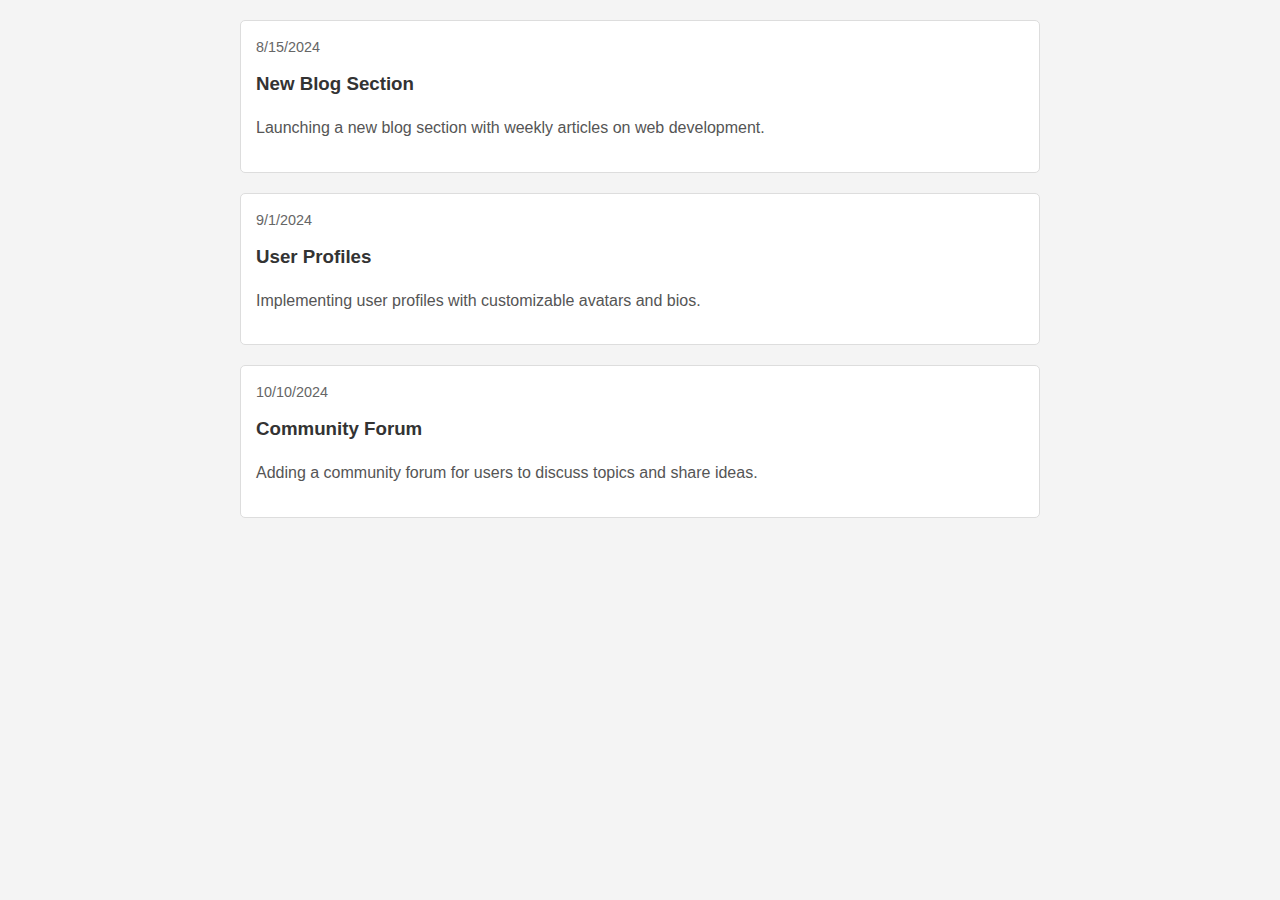
==== index.html @ 1753c5a4 "." ====
<!DOCTYPE html>
<html lang="en">
<head>
    <meta charset="UTF-8">
    <meta name="viewport" content="width=device-width, initial-scale=1.0">
    <title>Content Release Roadmap</title>
    <style>
        body {
            font-family: Arial, sans-serif;
            line-height: 1.6;
            margin: 0;
            padding: 20px;
            background-color: #f4f4f4;
        }
        #roadmap {
            max-width: 800px;
            margin: 0 auto;
        }
        .release {
            background-color: white;
            border: 1px solid #ddd;
            border-radius: 5px;
            padding: 15px;
            margin-bottom: 20px;
        }
        .release-date {
            color: #666;
            font-size: 0.9em;
        }
        .release-title {
            margin: 10px 0;
            color: #333;
        }
        .release-description {
            color: #555;
        }
    </style>
</head>
<body>
    <div id="roadmap"></div>
    <script src="roadmap.js"></script>
</body>
</html>
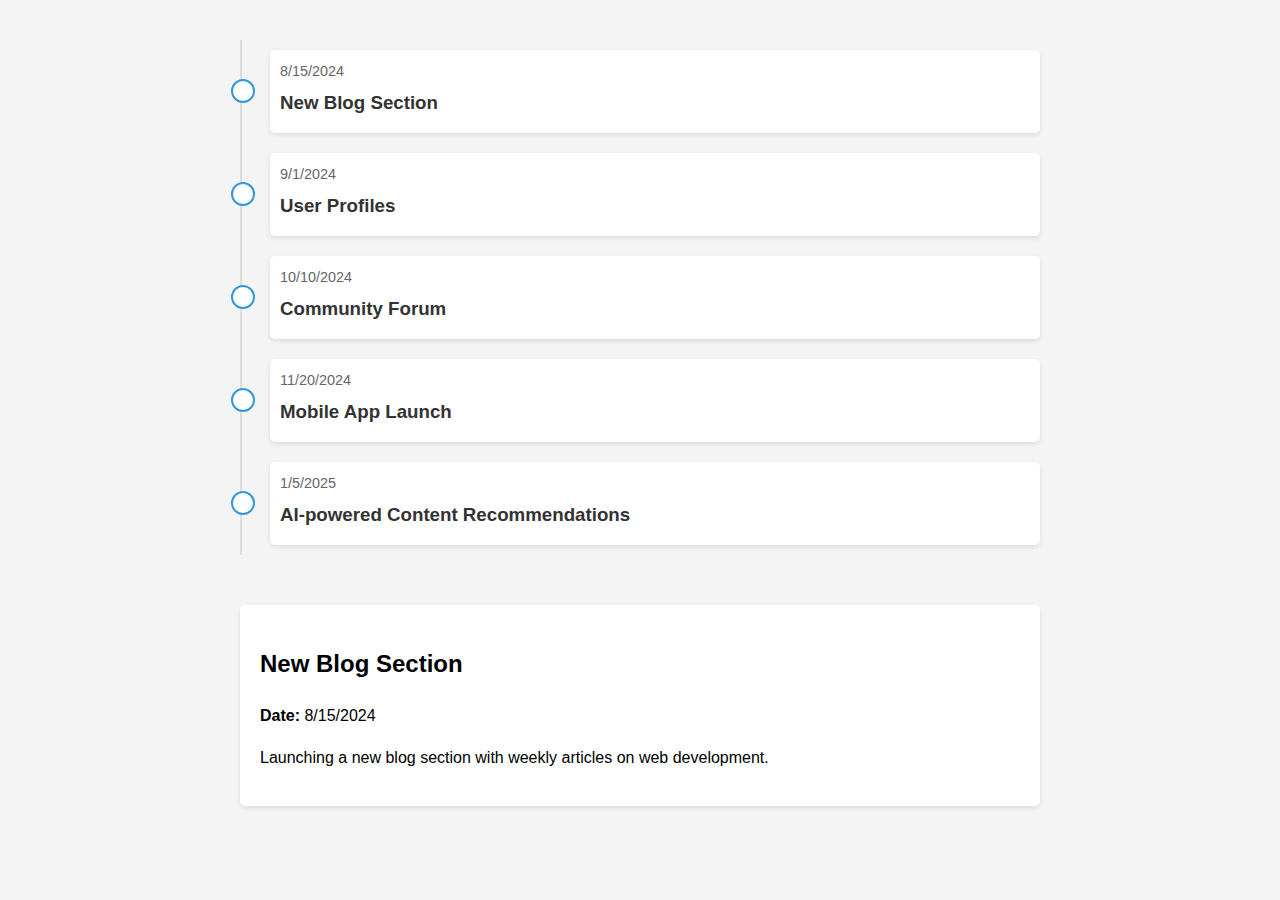
==== commit 15844bed: "." ====
--- a/index.html
+++ b/index.html
@@ -3,41 +3,14 @@
 <head>
     <meta charset="UTF-8">
     <meta name="viewport" content="width=device-width, initial-scale=1.0">
-    <title>Content Release Roadmap</title>
-    <style>
-        body {
-            font-family: Arial, sans-serif;
-            line-height: 1.6;
-            margin: 0;
-            padding: 20px;
-            background-color: #f4f4f4;
-        }
-        #roadmap {
-            max-width: 800px;
-            margin: 0 auto;
-        }
-        .release {
-            background-color: white;
-            border: 1px solid #ddd;
-            border-radius: 5px;
-            padding: 15px;
-            margin-bottom: 20px;
-        }
-        .release-date {
-            color: #666;
-            font-size: 0.9em;
-        }
-        .release-title {
-            margin: 10px 0;
-            color: #333;
-        }
-        .release-description {
-            color: #555;
-        }
-    </style>
+    <title>Interactive Content Release Roadmap</title>
+    <link rel="stylesheet" href="styles.css">
 </head>
 <body>
-    <div id="roadmap"></div>
+    <div id="roadmap-container">
+        <div id="timeline"></div>
+        <div id="release-details"></div>
+    </div>
     <script src="roadmap.js"></script>
 </body>
 </html>--- a/styles.css
+++ b/styles.css
@@ -0,0 +1,80 @@
+body {
+    font-family: Arial, sans-serif;
+    line-height: 1.6;
+    margin: 0;
+    padding: 20px;
+    background-color: #f4f4f4;
+}
+
+#roadmap-container {
+    max-width: 800px;
+    margin: 0 auto;
+}
+
+#timeline {
+    position: relative;
+    padding: 20px 0;
+}
+
+.timeline-item {
+    position: relative;
+    padding: 10px 0;
+    cursor: pointer;
+}
+
+.timeline-item::before {
+    content: '';
+    position: absolute;
+    left: 0;
+    top: 0;
+    bottom: 0;
+    width: 2px;
+    background-color: #ddd;
+}
+
+.timeline-dot {
+    width: 20px;
+    height: 20px;
+    background-color: #fff;
+    border: 2px solid #3498db;
+    border-radius: 50%;
+    position: absolute;
+    left: -9px;
+    top: 50%;
+    transform: translateY(-50%);
+    transition: background-color 0.3s ease;
+}
+
+.timeline-item:hover .timeline-dot {
+    background-color: #3498db;
+}
+
+.timeline-content {
+    margin-left: 30px;
+    background-color: white;
+    padding: 10px;
+    border-radius: 5px;
+    box-shadow: 0 2px 5px rgba(0, 0, 0, 0.1);
+}
+
+.timeline-date {
+    font-size: 0.9em;
+    color: #666;
+}
+
+.timeline-title {
+    margin: 5px 0;
+    color: #333;
+}
+
+#release-details {
+    margin-top: 30px;
+    background-color: white;
+    padding: 20px;
+    border-radius: 5px;
+    box-shadow: 0 2px 5px rgba(0, 0, 0, 0.1);
+}
+
+.hidden {
+    display: none;
+}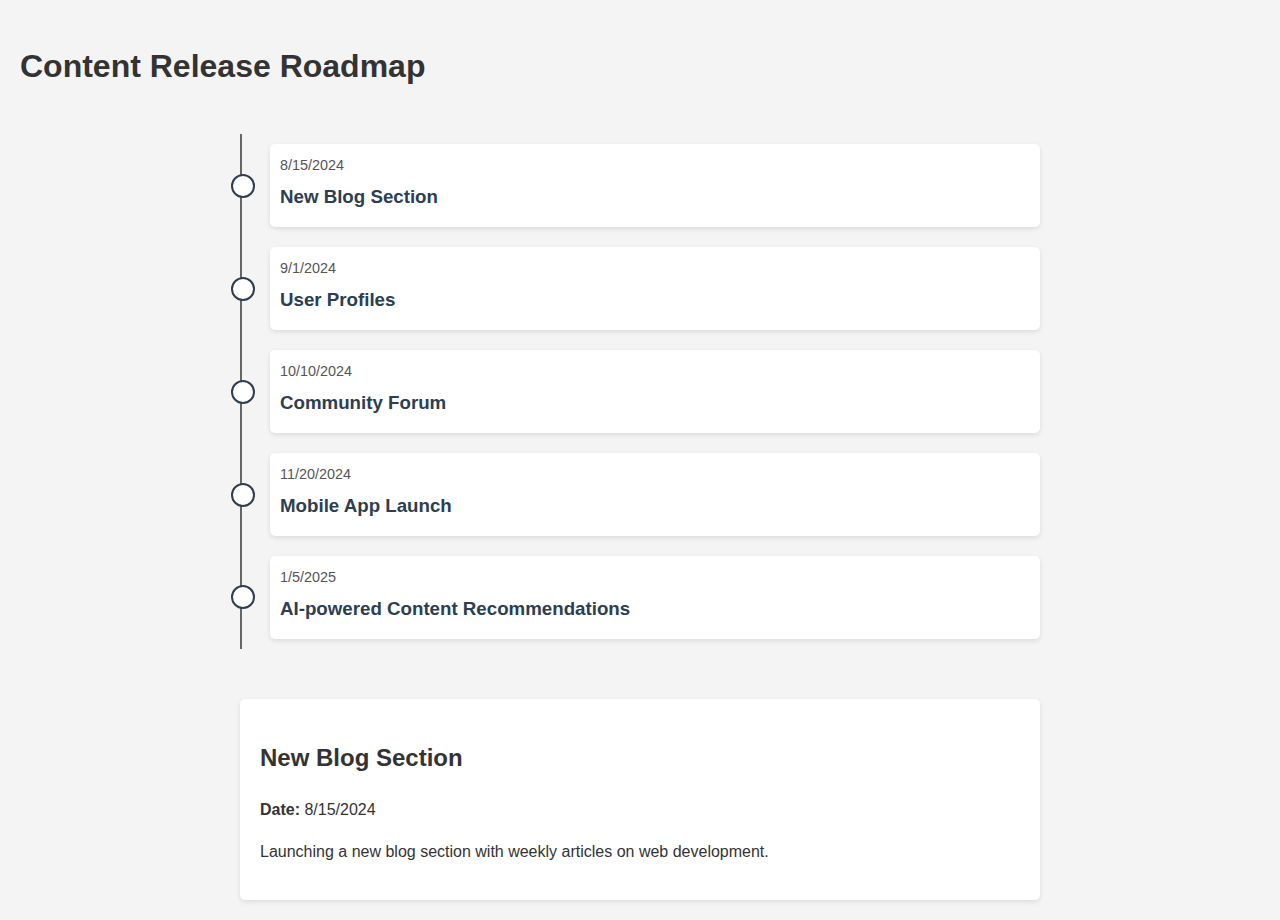
==== commit fd633354: "wcag compliance" ====
--- a/index.html
+++ b/index.html
@@ -7,10 +7,18 @@
     <link rel="stylesheet" href="styles.css">
 </head>
 <body>
-    <div id="roadmap-container">
-        <div id="timeline"></div>
-        <div id="release-details"></div>
-    </div>
+    <header>
+        <h1>Content Release Roadmap</h1>
+    </header>
+    <main id="roadmap-container">
+        <section id="timeline" aria-label="Timeline of content releases">
+            <!-- Timeline items will be inserted here by JavaScript -->
+        </section>
+        <section id="release-details" aria-live="polite">
+            <h2 id="details-title">Release Details</h2>
+            <!-- Release details will be inserted here by JavaScript -->
+        </section>
+    </main>
     <script src="roadmap.js"></script>
 </body>
 </html>--- a/styles.css
+++ b/styles.css
@@ -4,6 +4,7 @@
     margin: 0;
     padding: 20px;
     background-color: #f4f4f4;
+    color: #333;
 }
 
 #roadmap-container {
@@ -29,14 +30,14 @@
     top: 0;
     bottom: 0;
     width: 2px;
-    background-color: #ddd;
+    background-color: #666;
 }
 
 .timeline-dot {
     width: 20px;
     height: 20px;
     background-color: #fff;
-    border: 2px solid #3498db;
+    border: 2px solid #2c3e50;
     border-radius: 50%;
     position: absolute;
     left: -9px;
@@ -45,8 +46,9 @@
     transition: background-color 0.3s ease;
 }
 
-.timeline-item:hover .timeline-dot {
-    background-color: #3498db;
+.timeline-item:hover .timeline-dot,
+.timeline-item:focus .timeline-dot {
+    background-color: #2c3e50;
 }
 
 .timeline-content {
@@ -59,12 +61,12 @@
 
 .timeline-date {
     font-size: 0.9em;
-    color: #666;
+    color: #555;
 }
 
 .timeline-title {
     margin: 5px 0;
-    color: #333;
+    color: #2c3e50;
 }
 
 #release-details {
@@ -75,6 +77,19 @@
     box-shadow: 0 2px 5px rgba(0, 0, 0, 0.1);
 }
 
-.hidden {
-    display: none;
+.timeline-item:focus {
+    outline: 2px solid #2c3e50;
+    outline-offset: 2px;
+}
+
+.visually-hidden {
+    position: absolute;
+    width: 1px;
+    height: 1px;
+    padding: 0;
+    margin: -1px;
+    overflow: hidden;
+    clip: rect(0, 0, 0, 0);
+    white-space: nowrap;
+    border: 0;
 }